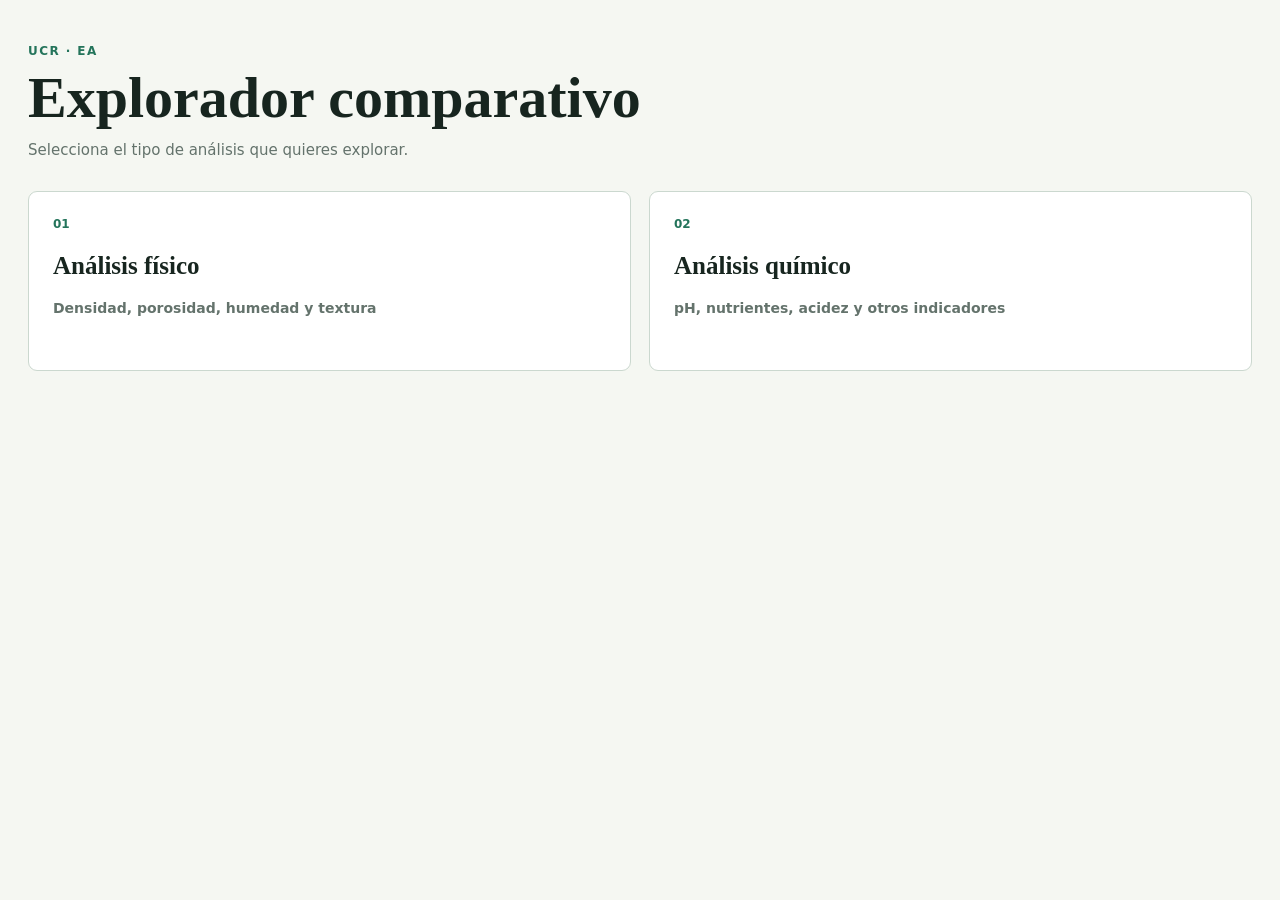
==== docs/index.html @ 22ccd3e7 "Update - website and data processing scripts" ====
﻿<!doctype html>
<html lang="es"><head><meta charset="utf-8"><meta name="viewport" content="width=device-width,initial-scale=1">
<title>Salud del suelo &#183; Explorador comparativo</title>
<link rel="stylesheet" href="styles.css">
<script src="https://cdn.plot.ly/plotly-2.35.2.min.js"></script></head>
<body><main class="shell">
<header><div class="eyebrow">UCR · EA</div><h1>Explorador comparativo</h1><p>Selecciona el tipo de análisis que quieres explorar.</p></header>
<section id="home" class="modules"><button class="module" data-module="physical"><span>01</span><strong>Análisis físico</strong><small>Densidad, porosidad, humedad y textura</small></button><button class="module" data-module="chemical"><span>02</span><strong>Análisis químico</strong><small>pH, nutrientes, acidez y otros indicadores</small></button></section>
<section id="module-view" hidden><button id="back-home" class="back">Inicio</button>
<p class="coverage-note"><strong>R significa repetición:</strong> R1 es la repetición 1, R2 es la repetición 2, etc. En los análisis físicos, estas repeticiones son submuestras de una parcela dentro de cada análisis. Por ejemplo, R1 de densidad no se empareja con R1 de textura ni con un resultado químico.</p>
<div id="chemical-note" class="notice" hidden></div>
<section id="dashboard" hidden><p id="loading" role="status" hidden>Cargando resultados…</p><div id="load-error" class="notice" role="alert" hidden></div><button id="retry" hidden>Reintentar</button>
<section class="controls"><label id="dataset-label">Familia de variables<select id="dataset"></select></label><label>Variable<select id="variable"></select></label><label>Agrupar por<select id="group"><option value="tratamiento">Tratamiento</option><option value="finca_id">Finca</option><option value="parcela">Parcela</option></select></label><label>Tratamiento<select id="treatment"><option value="all">Todos</option></select></label><label>Finca<select id="farm"><option value="all">Todas</option></select></label><button id="reset">Restablecer filtros</button></section>
<div id="results" hidden>
<details class="panel farm-reference">
<summary>Fincas y productores</summary>
<p class="coverage-note">Referencia de las fincas presentes en este análisis, según la ficha de campo. Los nombres corresponden al número de finca; no al número de parcela de Bosque o Piña.</p>
<div class="table-wrap"><table><thead><tr><th>Finca</th><th>Productor registrado en la ficha</th></tr></thead><tbody id="farm-reference-rows"></tbody></table></div>
</details>
<section class="cards"><div><span id="n-label">Muestras visibles</span><strong id="n">&#8212;</strong><small id="n-note"></small></div><div><span id="mean-label">Media</span><strong id="mean">&#8212;</strong></div><div><span id="median-label">Mediana</span><strong id="median">&#8212;</strong></div><div><span id="range-label">Rango</span><strong id="range">&#8212;</strong></div></section>
<section class="panel"><div class="panel-head"><div><h2 id="chart-title">Comparación</h2><p id="chart-subtitle">Distribución de las submuestras</p></div><button id="download">Descargar PNG</button></div><div id="chart"></div></section>
<section class="panel" id="coverage-panel">
<h2>Disponibilidad de análisis por parcela</h2>
<p class="coverage-note">Esta tabla muestra todas las parcelas, independientemente de los filtros. En los análisis físicos se cuenta el número de repeticiones de cada análisis. En química se muestra la cantidad de muestras de laboratorio y de indicadores con resultado. Tener más repeticiones en un análisis que en otro no implica que falten muestras.</p>
<p class="coverage-note">«Sin registros» significa que la parcela no aparece en la tabla de ese análisis. «Sin valor reportado» significa que existe el registro, pero falta el resultado de una variable. «Archivo no disponible» indica que no se pudo leer el archivo; no permite concluir que falten muestras.</p>
<p id="availability-warning" class="notice" hidden></p>
<div class="table-wrap"><table><thead><tr><th>Finca</th><th>Parcela</th><th>Densidad y porosidad</th><th>Retención de humedad</th><th>Textura y estabilidad</th><th>Química</th><th>Análisis sin registros o valores faltantes</th></tr></thead><tbody id="coverage-rows"><tr><td colspan="7">Cargando disponibilidad…</td></tr></tbody></table></div>
</section>
<section class="panel"><h2>Datos filtrados</h2><div class="table-wrap"><table><thead><tr><th>Tratamiento</th><th>Finca</th><th>Parcela</th><th id="sample-heading">Repetición (R)</th><th id="result-heading">Valor</th></tr></thead><tbody id="rows"></tbody></table></div></section>
<footer></footer></div></section></section><noscript>Activa JavaScript para explorar los datos y los gráficos.</noscript></main><script src="app.js"></script></body></html>
---- docs/styles.css ----
﻿:root{--ink:#17251f;--muted:#64736c;--line:#dce6df;--cream:#f5f7f2;--green:#24745b;--gold:#bf801a}*{box-sizing:border-box}body{margin:0;background:var(--cream);color:var(--ink);font:15px/1.5 Inter,ui-sans-serif,system-ui,sans-serif}.shell{max-width:1280px;margin:auto;padding:42px 28px}header{margin-bottom:28px}.eyebrow{color:var(--green);font-weight:800;letter-spacing:.12em;font-size:12px}h1{font:700 clamp(32px,5vw,58px)/1.05 Georgia,serif;margin:8px 0 10px}h2{font-size:19px;margin:0}p{color:var(--muted);margin:0}.controls,.cards,.panel{background:#fff;border:1px solid var(--line);border-radius:16px}.controls{display:flex;gap:14px;align-items:end;flex-wrap:wrap;padding:18px;margin-bottom:16px}label{display:grid;gap:6px;color:var(--muted);font-size:12px;font-weight:700;min-width:160px;flex:1}select,button{height:40px;border:1px solid #cbd8cf;border-radius:9px;background:white;padding:0 12px;color:var(--ink);font:inherit}button{cursor:pointer;font-weight:700}button:hover{border-color:var(--green);color:var(--green)}.cards{display:grid;grid-template-columns:repeat(4,1fr);gap:1px;overflow:hidden;margin-bottom:16px}.cards div{padding:17px 20px;background:#fff}.cards span{display:block;color:var(--muted);font-size:12px}.cards strong{display:block;font-size:25px;margin-top:4px}.panel{padding:22px;margin-bottom:16px}.panel-head{display:flex;justify-content:space-between;gap:15px;align-items:start}.panel-head button{height:34px;font-size:13px}#chart{height:510px;margin-top:8px}.table-wrap{overflow:auto;margin-top:15px;max-height:310px}table{border-collapse:collapse;width:100%;font-size:14px}th,td{text-align:left;padding:9px 11px;border-bottom:1px solid var(--line)}th{color:var(--muted);font-size:12px}footer{color:var(--muted);font-size:12px;padding:8px 2px}@media(max-width:700px){.shell{padding:26px 15px}.cards{grid-template-columns:repeat(2,1fr)}#chart{height:430px}.panel-head{display:block}.panel-head button{margin-top:12px}}
[hidden]{display:none!important}
.modules{display:grid;grid-template-columns:repeat(2,minmax(0,1fr));gap:18px;margin-top:30px}
.module{min-height:180px;height:auto;padding:24px;text-align:left;display:flex;flex-direction:column;align-items:flex-start;gap:18px;white-space:normal;line-height:1.4}
.module span{font-size:12px;color:var(--green)}
.module strong{font:700 25px/1.2 Georgia,serif}
.module small{font-size:14px;color:var(--muted)}
.back{margin-bottom:20px}
.notice{padding:14px 18px;margin-bottom:16px;border:1px solid var(--line);border-radius:12px;background:#fff8e9}
#loading,#retry{margin-bottom:16px}
.cards small{display:block;color:var(--muted);font-size:12px;margin-top:4px}
.cards strong{overflow-wrap:anywhere;font-size:clamp(18px,2vw,25px)}
.cards>div,.panel,.panel-head>div{min-width:0}
.controls select{min-width:0;width:100%;max-width:100%}
.panel-head button{flex-shrink:0}
#chart{height:680px;width:100%;min-width:0}
.coverage-note{margin:8px 0 14px;max-width:100ch}
.farm-reference summary{cursor:pointer;font-weight:700;color:var(--green)}
.farm-reference summary:focus-visible{outline:3px solid var(--gold);outline-offset:3px}
button:disabled,select:disabled{cursor:wait;opacity:.6}
button:focus-visible,select:focus-visible{outline:3px solid var(--gold);outline-offset:3px}
@media(max-width:700px){.modules{grid-template-columns:1fr}.module{min-height:150px}.panel{padding:14px}#chart{height:540px}.cards div{padding:14px}}
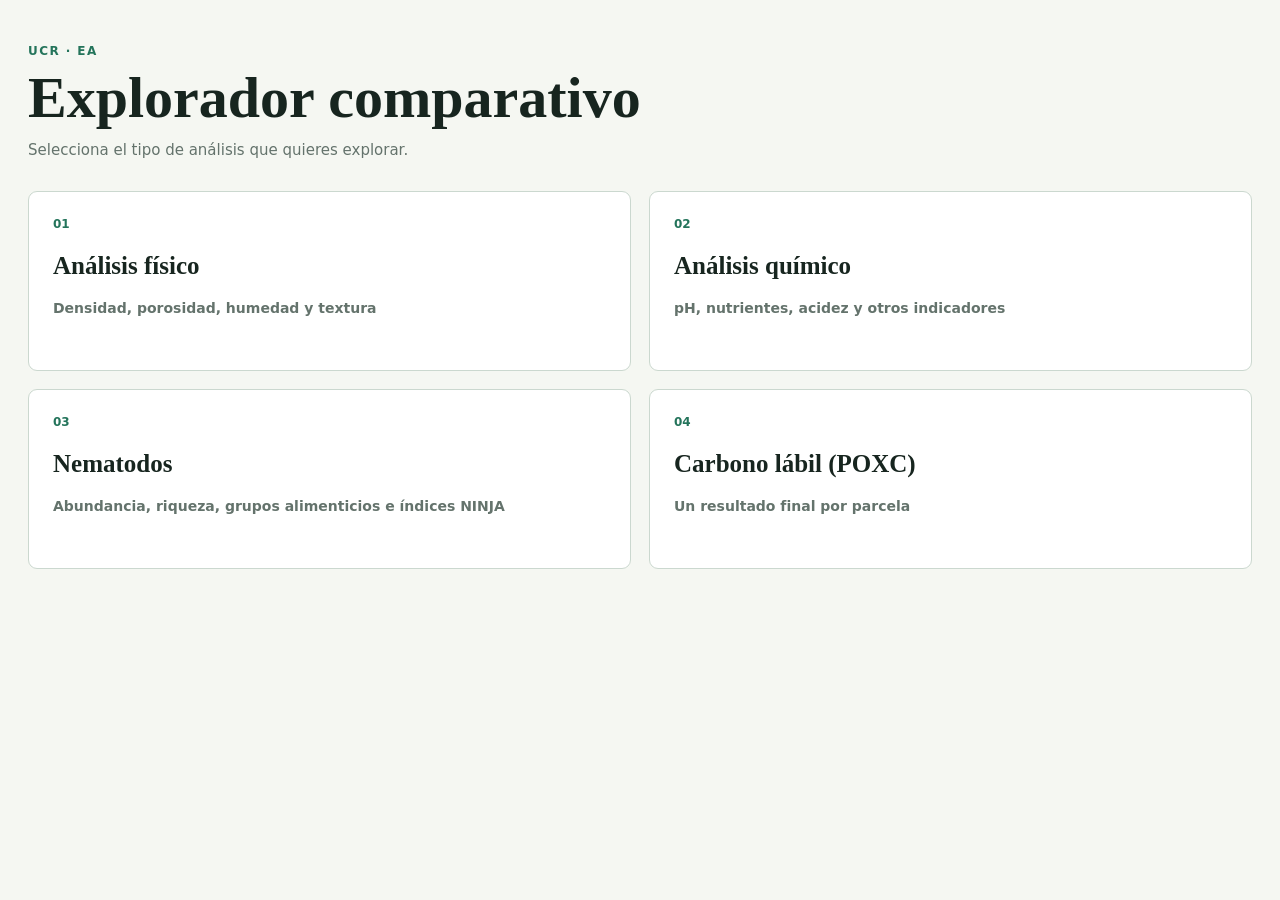
==== commit 83574d78: "Update - new analysis for nematodes and poxc, added new scripts and documentation, updated figures a" ====
--- a/docs/index.html
+++ b/docs/index.html
@@ -5,28 +5,33 @@
 <script src="https://cdn.plot.ly/plotly-2.35.2.min.js"></script></head>
 <body><main class="shell">
 <header><div class="eyebrow">UCR · EA</div><h1>Explorador comparativo</h1><p>Selecciona el tipo de análisis que quieres explorar.</p></header>
-<section id="home" class="modules"><button class="module" data-module="physical"><span>01</span><strong>Análisis físico</strong><small>Densidad, porosidad, humedad y textura</small></button><button class="module" data-module="chemical"><span>02</span><strong>Análisis químico</strong><small>pH, nutrientes, acidez y otros indicadores</small></button></section>
+<section id="home" class="modules"><button class="module" data-module="physical"><span>01</span><strong>Análisis físico</strong><small>Densidad, porosidad, humedad y textura</small></button><button class="module" data-module="chemical"><span>02</span><strong>Análisis químico</strong><small>pH, nutrientes, acidez y otros indicadores</small></button><button class="module" data-module="nematodes"><span>03</span><strong>Nematodos</strong><small>Abundancia, riqueza, grupos alimenticios e índices NINJA</small></button><button class="module" data-module="poxc"><span>04</span><strong>Carbono lábil (POXC)</strong><small>Un resultado final por parcela</small></button></section>
 <section id="module-view" hidden><button id="back-home" class="back">Inicio</button>
-<p class="coverage-note"><strong>R significa repetición:</strong> R1 es la repetición 1, R2 es la repetición 2, etc. En los análisis físicos, estas repeticiones son submuestras de una parcela dentro de cada análisis. Por ejemplo, R1 de densidad no se empareja con R1 de textura ni con un resultado químico.</p>
-<div id="chemical-note" class="notice" hidden></div>
+<p id="sampling-note" class="coverage-note"></p>
+<div id="analysis-note" class="notice" hidden></div>
 <section id="dashboard" hidden><p id="loading" role="status" hidden>Cargando resultados…</p><div id="load-error" class="notice" role="alert" hidden></div><button id="retry" hidden>Reintentar</button>
-<section class="controls"><label id="dataset-label">Familia de variables<select id="dataset"></select></label><label>Variable<select id="variable"></select></label><label>Agrupar por<select id="group"><option value="tratamiento">Tratamiento</option><option value="finca_id">Finca</option><option value="parcela">Parcela</option></select></label><label>Tratamiento<select id="treatment"><option value="all">Todos</option></select></label><label>Finca<select id="farm"><option value="all">Todas</option></select></label><button id="reset">Restablecer filtros</button></section>
+<section class="controls"><label id="dataset-label">Familia de variables<select id="dataset"></select></label><label id="variable-label">Variable<select id="variable"></select></label><label id="view-label" hidden>Vista<select id="view"></select></label><label>Agrupar por<select id="group"><option value="tratamiento">Tratamiento</option><option value="finca_id">Finca</option><option value="parcela">Parcela</option></select></label><label>Tratamiento<select id="treatment"><option value="all">Todos</option></select></label><label>Finca<select id="farm"><option value="all">Todas</option></select></label><button id="reset">Restablecer filtros</button></section>
 <div id="results" hidden>
 <details class="panel farm-reference">
 <summary>Fincas y productores</summary>
 <p class="coverage-note">Referencia de las fincas presentes en este análisis, según la ficha de campo. Los nombres corresponden al número de finca; no al número de parcela de Bosque o Piña.</p>
 <div class="table-wrap"><table><thead><tr><th>Finca</th><th>Productor registrado en la ficha</th></tr></thead><tbody id="farm-reference-rows"></tbody></table></div>
 </details>
+<details id="nematode-traits" class="panel" hidden>
+<summary>Rasgos de los taxones</summary>
+<p class="coverage-note">Catálogo utilizado por NINJA. Estos rasgos pertenecen al taxón y no cambian entre parcelas.</p>
+<div class="table-wrap"><table><thead><tr><th>Taxón</th><th>Grupo alimenticio</th><th>Grupo resumido</th><th>c-p</th><th>p-p</th><th>Masa (µg)</th></tr></thead><tbody id="nematode-trait-rows"></tbody></table></div>
+</details>
 <section class="cards"><div><span id="n-label">Muestras visibles</span><strong id="n">&#8212;</strong><small id="n-note"></small></div><div><span id="mean-label">Media</span><strong id="mean">&#8212;</strong></div><div><span id="median-label">Mediana</span><strong id="median">&#8212;</strong></div><div><span id="range-label">Rango</span><strong id="range">&#8212;</strong></div></section>
 <section class="panel"><div class="panel-head"><div><h2 id="chart-title">Comparación</h2><p id="chart-subtitle">Distribución de las submuestras</p></div><button id="download">Descargar PNG</button></div><div id="chart"></div></section>
 <section class="panel" id="coverage-panel">
 <h2>Disponibilidad de análisis por parcela</h2>
-<p class="coverage-note">Esta tabla muestra todas las parcelas, independientemente de los filtros. En los análisis físicos se cuenta el número de repeticiones de cada análisis. En química se muestra la cantidad de muestras de laboratorio y de indicadores con resultado. Tener más repeticiones en un análisis que en otro no implica que falten muestras.</p>
+<p class="coverage-note">Esta tabla muestra todas las parcelas, independientemente de los filtros. En los análisis físicos se cuentan repeticiones; en química, POXC y nematodos se resume la muestra o resultado disponible por parcela. Tener cantidades distintas entre análisis no implica que las muestras estén emparejadas.</p>
 <p class="coverage-note">«Sin registros» significa que la parcela no aparece en la tabla de ese análisis. «Sin valor reportado» significa que existe el registro, pero falta el resultado de una variable. «Archivo no disponible» indica que no se pudo leer el archivo; no permite concluir que falten muestras.</p>
 <p id="availability-warning" class="notice" hidden></p>
-<div class="table-wrap"><table><thead><tr><th>Finca</th><th>Parcela</th><th>Densidad y porosidad</th><th>Retención de humedad</th><th>Textura y estabilidad</th><th>Química</th><th>Análisis sin registros o valores faltantes</th></tr></thead><tbody id="coverage-rows"><tr><td colspan="7">Cargando disponibilidad…</td></tr></tbody></table></div>
+<div class="table-wrap"><table><thead><tr><th>Finca</th><th>Parcela</th><th>Densidad y porosidad</th><th>Retención de humedad</th><th>Textura y estabilidad</th><th>Química</th><th>POXC</th><th>Nematodos</th><th>Análisis sin registros o valores faltantes</th></tr></thead><tbody id="coverage-rows"><tr><td colspan="9">Cargando disponibilidad…</td></tr></tbody></table></div>
 </section>
-<section class="panel"><h2>Datos filtrados</h2><div class="table-wrap"><table><thead><tr><th>Tratamiento</th><th>Finca</th><th>Parcela</th><th id="sample-heading">Repetición (R)</th><th id="result-heading">Valor</th></tr></thead><tbody id="rows"></tbody></table></div></section>
+<section class="panel"><div class="panel-head"><div><h2>Datos filtrados</h2><p>La descarga incluye la variable y los filtros seleccionados; cuando corresponde, también la familia.</p></div><button id="download-csv">Exportar CSV</button></div><div class="table-wrap"><table><thead><tr><th>Tratamiento</th><th>Finca</th><th>Parcela</th><th id="sample-heading">Repetición (R)</th><th id="result-heading">Valor</th></tr></thead><tbody id="rows"></tbody></table></div></section>
 <footer></footer></div></section></section><noscript>Activa JavaScript para explorar los datos y los gráficos.</noscript></main><script src="app.js"></script></body></html>
 
 
--- a/docs/styles.css
+++ b/docs/styles.css
@@ -19,4 +19,5 @@
 .farm-reference summary:focus-visible{outline:3px solid var(--gold);outline-offset:3px}
 button:disabled,select:disabled{cursor:wait;opacity:.6}
 button:focus-visible,select:focus-visible{outline:3px solid var(--gold);outline-offset:3px}
-@media(max-width:700px){.modules{grid-template-columns:1fr}.module{min-height:150px}.panel{padding:14px}#chart{height:540px}.cards div{padding:14px}}
+@media(max-width:900px){.modules{grid-template-columns:1fr}.module{min-height:150px}}
+@media(max-width:700px){.panel{padding:14px}#chart{height:540px}.cards div{padding:14px}}
